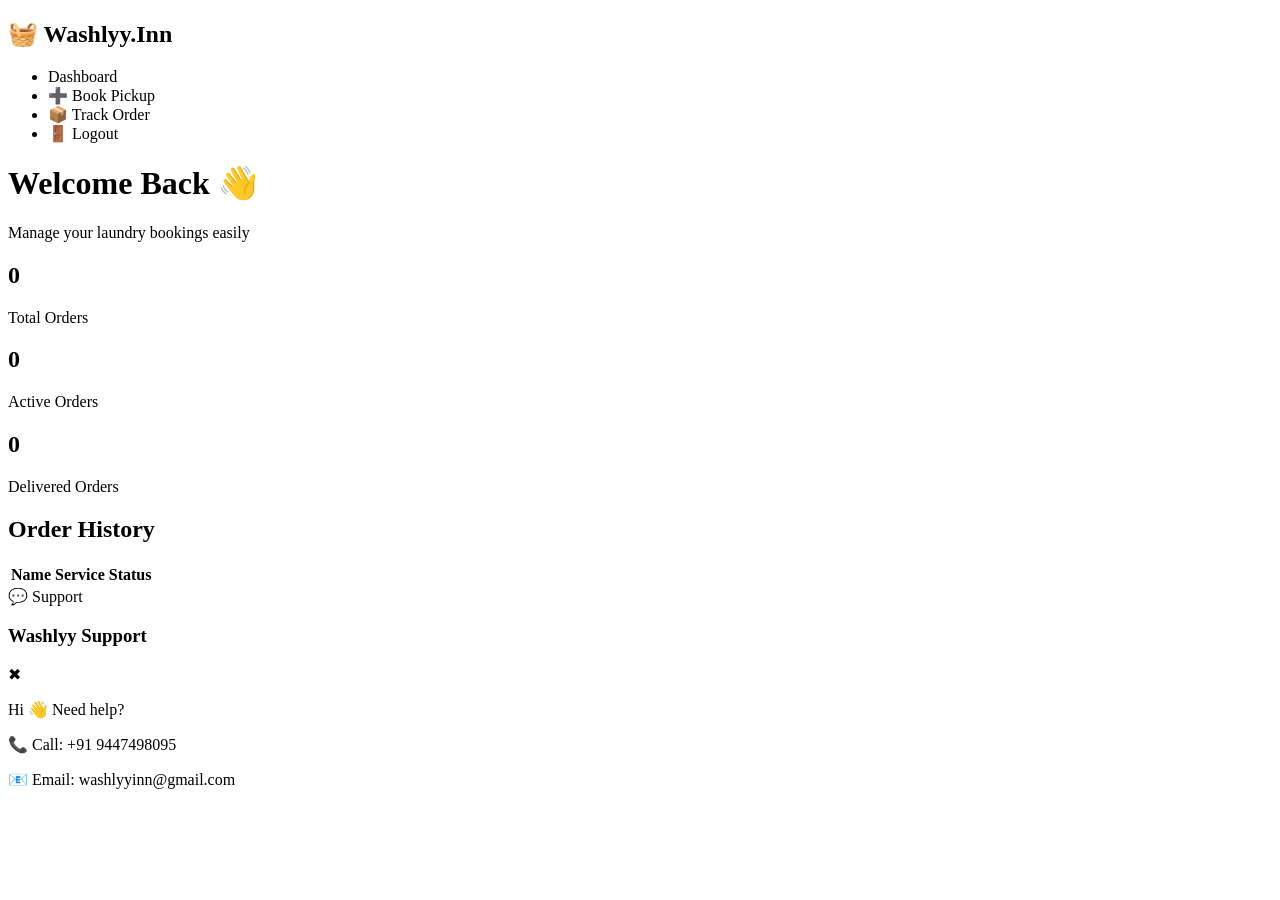
==== index.html @ 358e5809 "Rename dashboard.html to index.html" ====
<!DOCTYPE html>
<html lang="en">
<head>
<meta charset="UTF-8">
<meta name="viewport" content="width=device-width, initial-scale=1.0">

<title>Washlyy Dashboard</title>

<link rel="stylesheet" href="css/dashboard.css">
<link rel="icon" type="image/png" href="images/logo.png">

</head>

<body>

<div class="dashboard">

  <!-- SIDEBAR -->
  <aside class="sidebar">

    <h2>🧺 Washlyy.Inn</h2>

    <ul>
      <li class="active">Dashboard</li>
      <li onclick="goBook()">➕ Book Pickup</li>
      <li onclick="goTrack()">📦 Track Order</li>
      <li onclick="logout()">🚪 Logout</li>
    </ul>

  </aside>

  <!-- MAIN CONTENT -->
  <main class="main">

    <!-- HEADER -->
    <div class="topbar">
      <h1>Welcome Back 👋</h1>
      <p>Manage your laundry bookings easily</p>
    </div>

    <!-- STATS -->
    <div class="stats">

      <div class="card">
        <h2 id="totalOrders">0</h2>
        <p>Total Orders</p>
      </div>

      <div class="card">
        <h2 id="activeOrders">0</h2>
        <p>Active Orders</p>
      </div>

      <div class="card">
        <h2 id="deliveredOrders">0</h2>
        <p>Delivered Orders</p>
      </div>

    </div>

    <!-- ORDER HISTORY -->
    <div class="orders">

      <h2>Order History</h2>

      <table>

        <thead>
          <tr>
            <th>Name</th>
            <th>Service</th>
            <th>Status</th>
          </tr>
        </thead>

        <tbody id="orders">
          <!-- Firestore data loads here -->
        </tbody>

      </table>

    </div>

  </main>

</div>

<script type="module" src="js/dashboard.js"></script>
<!-- Support Floating Button -->
<div class="support-widget" onclick="openSupport()">
  💬 Support
</div>

<!-- Support Box -->
<div id="supportBox" class="support-box hidden">

  <div class="support-header">
    <h3>Washlyy Support</h3>
    <span onclick="closeSupport()">✖</span>
  </div>

  <div class="support-body">
    <p>Hi 👋 Need help?</p>
    <p>📞 Call: +91 9447498095</p>
    <p>📧 Email: washlyyinn@gmail.com</p>
  </div>

</div>

</body>
</html>
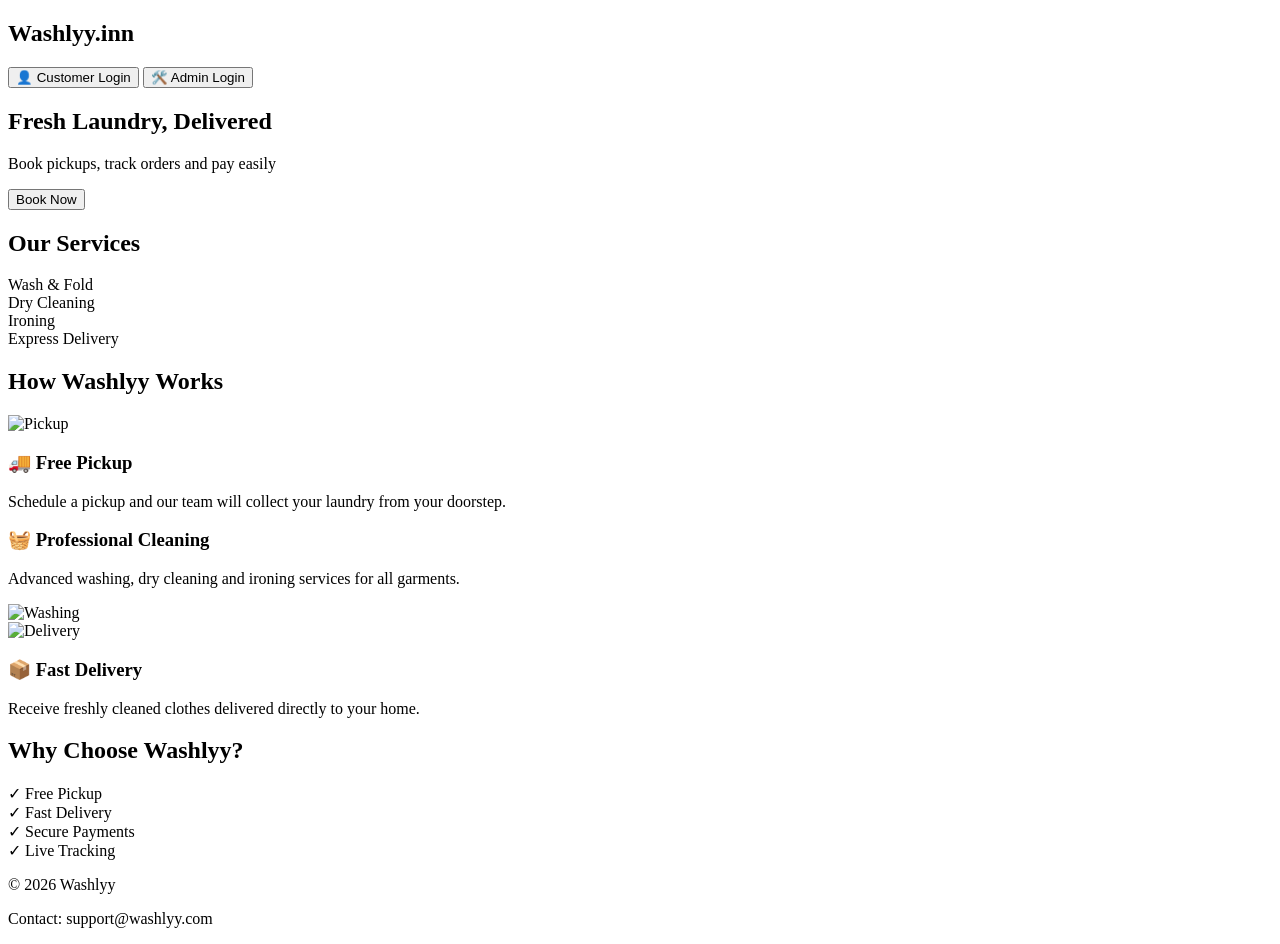
==== commit 5d52060b: "Update and rename Landing.html to index.html" ====
--- a/index.html
+++ b/index.html
@@ -1,111 +1,173 @@
-<!DOCTYPE html>
-<html lang="en">
-<head>
-<meta charset="UTF-8">
-<meta name="viewport" content="width=device-width, initial-scale=1.0">
-
-<title>Washlyy Dashboard</title>
-
-<link rel="stylesheet" href="css/dashboard.css">
-<link rel="icon" type="image/png" href="images/logo.png">
-
-</head>
-
-<body>
-
-<div class="dashboard">
-
-  <!-- SIDEBAR -->
-  <aside class="sidebar">
-
-    <h2>🧺 Washlyy.Inn</h2>
-
-    <ul>
-      <li class="active">Dashboard</li>
-      <li onclick="goBook()">➕ Book Pickup</li>
-      <li onclick="goTrack()">📦 Track Order</li>
-      <li onclick="logout()">🚪 Logout</li>
-    </ul>
-
-  </aside>
-
-  <!-- MAIN CONTENT -->
-  <main class="main">
-
-    <!-- HEADER -->
-    <div class="topbar">
-      <h1>Welcome Back 👋</h1>
-      <p>Manage your laundry bookings easily</p>
-    </div>
-
-    <!-- STATS -->
-    <div class="stats">
-
-      <div class="card">
-        <h2 id="totalOrders">0</h2>
-        <p>Total Orders</p>
-      </div>
-
-      <div class="card">
-        <h2 id="activeOrders">0</h2>
-        <p>Active Orders</p>
-      </div>
-
-      <div class="card">
-        <h2 id="deliveredOrders">0</h2>
-        <p>Delivered Orders</p>
-      </div>
-
-    </div>
-
-    <!-- ORDER HISTORY -->
-    <div class="orders">
-
-      <h2>Order History</h2>
-
-      <table>
-
-        <thead>
-          <tr>
-            <th>Name</th>
-            <th>Service</th>
-            <th>Status</th>
-          </tr>
-        </thead>
-
-        <tbody id="orders">
-          <!-- Firestore data loads here -->
-        </tbody>
-
-      </table>
-
-    </div>
-
-  </main>
-
-</div>
-
-<script type="module" src="js/dashboard.js"></script>
-<!-- Support Floating Button -->
-<div class="support-widget" onclick="openSupport()">
-  💬 Support
-</div>
-
-<!-- Support Box -->
-<div id="supportBox" class="support-box hidden">
-
-  <div class="support-header">
-    <h3>Washlyy Support</h3>
-    <span onclick="closeSupport()">✖</span>
-  </div>
-
-  <div class="support-body">
-    <p>Hi 👋 Need help?</p>
-    <p>📞 Call: +91 9447498095</p>
-    <p>📧 Email: washlyyinn@gmail.com</p>
-  </div>
-
-</div>
-
-</body>
-</html>
+<!DOCTYPE html>
+<html>
+<head>
+<meta name="viewport" content="width=device-width, initial-scale=1.0">
+
+<link rel="preconnect" href="https://fonts.googleapis.com">
+<link rel="preconnect" href="https://fonts.gstatic.com" crossorigin>
+
+<link href="https://fonts.googleapis.com/css2?family=Poppins:wght@300;400;500;600;700&display=swap" rel="stylesheet">
+<link href="https://fonts.googleapis.com/css2?family=Montserrat:wght@600;700;800&display=swap" rel="stylesheet">
+
+<link rel="stylesheet" href="css/style.css">
+<link rel="icon" type="image/png" href="images/logo.png">
+
+<title>Washlyy</title>
+</head>
+
+<body>
+
+<div class="bg"></div>
+
+<header class="topbar">
+
+  <h2>Washlyy.inn</h2>
+
+  <div class="header-buttons">
+
+    <button onclick="goLogin()" class="customer-btn">
+      👤 Customer Login
+    </button>
+
+    <button onclick="goAdminLogin()" class="admin-btn">
+      🛠️ Admin Login
+    </button>
+
+  </div>
+
+</header>
+
+<section class="hero">
+
+  <div class="hero-overlay">
+
+    <h1>Fresh Laundry, Delivered</h1>
+
+    <p>
+      Book pickups, track orders and pay easily
+    </p>
+
+    <div class="hero-buttons">
+
+      <button onclick="goLogin()" class="start-btn">
+        Book Now
+      </button>
+
+    </div>
+
+  </div>
+
+</section>
+
+<section class="services">
+
+  <h2>Our Services</h2>
+
+  <div class="service-grid">
+
+    <div class="service-card">Wash & Fold</div>
+    <div class="service-card">Dry Cleaning</div>
+    <div class="service-card">Ironing</div>
+    <div class="service-card">Express Delivery</div>
+
+  </div>
+
+</section>
+
+<section class="gallery">
+
+  <h2>How Washlyy Works</h2>
+
+  <div class="fade-card">
+
+    <img src="images/pickup.jpeg" alt="Pickup">
+
+    <div class="content">
+      <h3>🚚 Free Pickup</h3>
+      <p>
+        Schedule a pickup and our team will collect
+        your laundry from your doorstep.
+      </p>
+    </div>
+
+  </div>
+
+  <div class="fade-card right">
+
+    <div class="content">
+      <h3>🧺 Professional Cleaning</h3>
+      <p>
+        Advanced washing, dry cleaning and ironing
+        services for all garments.
+      </p>
+    </div>
+
+    <img src="images/washing.jpeg" alt="Washing">
+
+  </div>
+
+  <div class="fade-card">
+
+    <img src="images/delivery.jpeg" alt="Delivery">
+
+    <div class="content">
+      <h3>📦 Fast Delivery</h3>
+      <p>
+        Receive freshly cleaned clothes delivered
+        directly to your home.
+      </p>
+    </div>
+
+  </div>
+
+</section>
+
+<section class="features">
+
+  <h2>Why Choose Washlyy?</h2>
+
+  <div>✓ Free Pickup</div>
+  <div>✓ Fast Delivery</div>
+  <div>✓ Secure Payments</div>
+  <div>✓ Live Tracking</div>
+
+</section>
+
+<footer>
+
+  <p>© 2026 Washlyy</p>
+  <p>Contact: support@washlyy.com</p>
+
+</footer>
+
+<script>
+
+function goLogin() {
+  window.location.href = "login.html";
+}
+
+function goAdminLogin() {
+  window.location.href = "admin-login.html";
+}
+
+/* Fade Animation */
+
+const observer = new IntersectionObserver((entries) => {
+
+  entries.forEach((entry) => {
+
+    if (entry.isIntersecting) {
+      entry.target.classList.add("show");
+    }
+
+  });
+
+});
+
+document.querySelectorAll(".fade-card")
+.forEach((el) => observer.observe(el));
+
+</script>
+
+</body>
+</html>
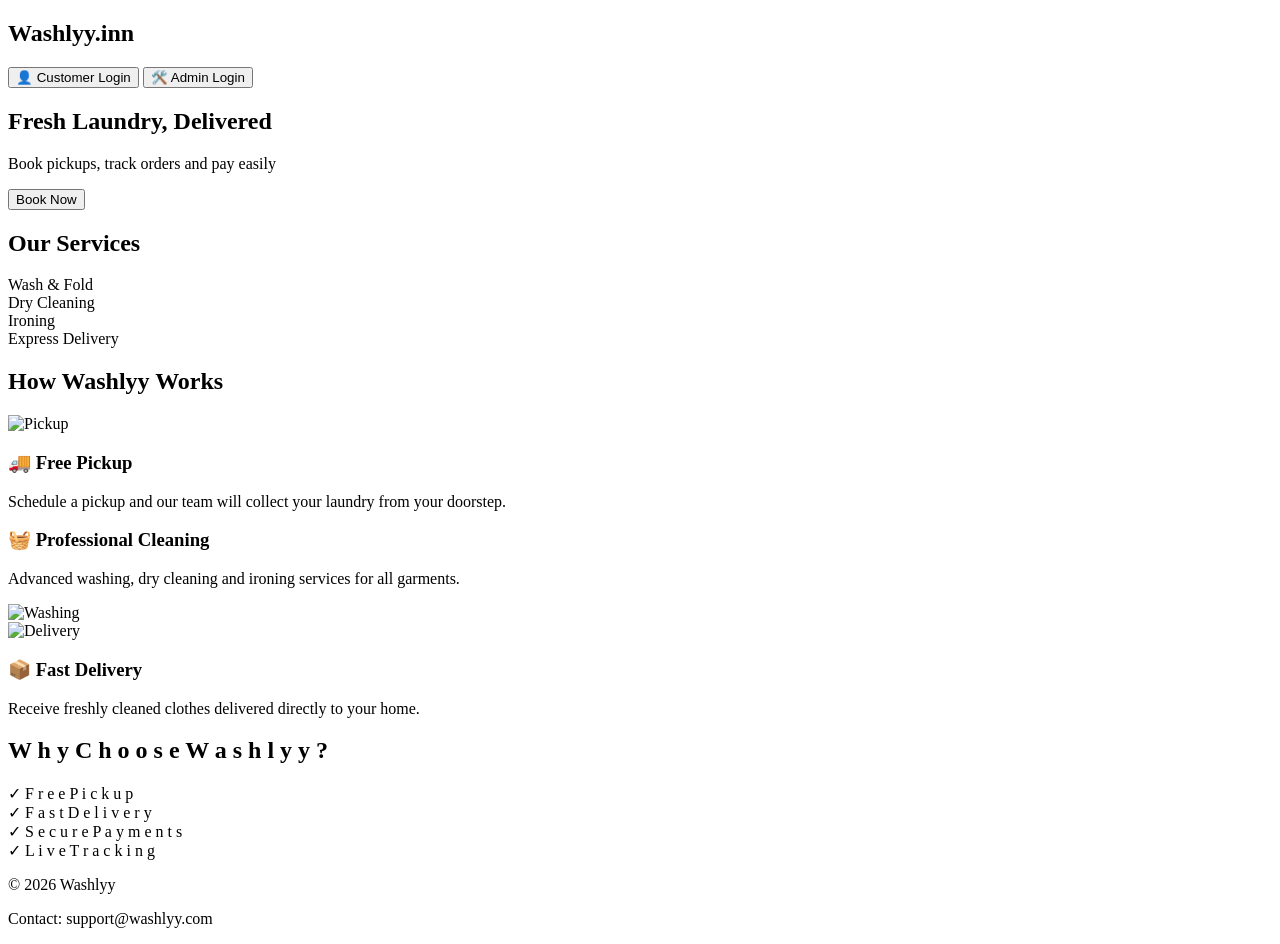
==== commit f5772aa3: "Update index.html" ====
--- a/index.html
+++ b/index.html
@@ -108,7 +108,7 @@
 
   <div class="fade-card">
 
-    <img src="images/delivery.jpeg" alt="Delivery">
+    <img src="images/delivery.png" alt="Delivery">
 
     <div class="content">
       <h3>📦 Fast Delivery</h3>
@@ -124,12 +124,12 @@
 
 <section class="features">
 
-  <h2>Why Choose Washlyy?</h2>
+  <h2>W h y   C h o o s e   W a s h l y y ?</h2>
 
-  <div>✓ Free Pickup</div>
-  <div>✓ Fast Delivery</div>
-  <div>✓ Secure Payments</div>
-  <div>✓ Live Tracking</div>
+  <div>✓  F r e e   P i c k u p</div>
+  <div>✓  F a s t   D e l i v e r y</div>
+  <div>✓  S e c u r e   P a y m e n t s</div>
+  <div>✓  L i v e   T r a c k i n g</div>
 
 </section>
 
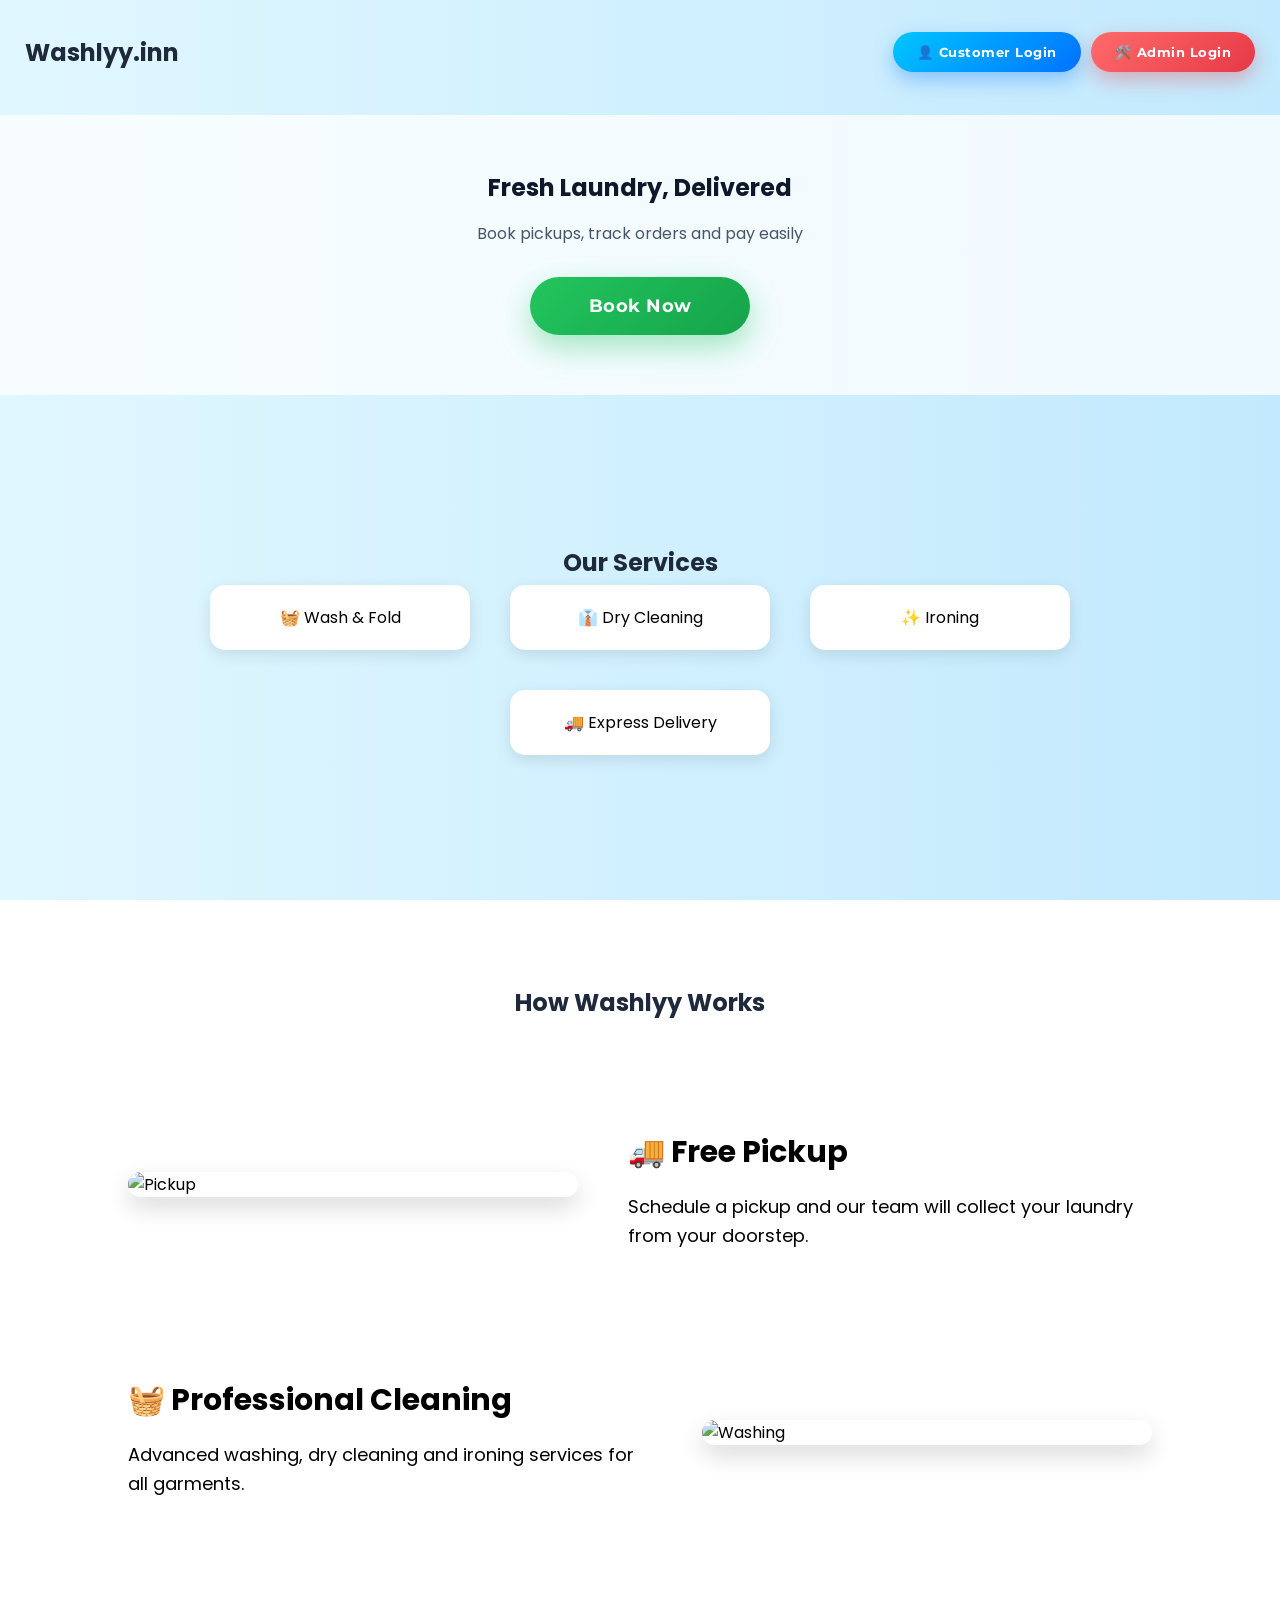
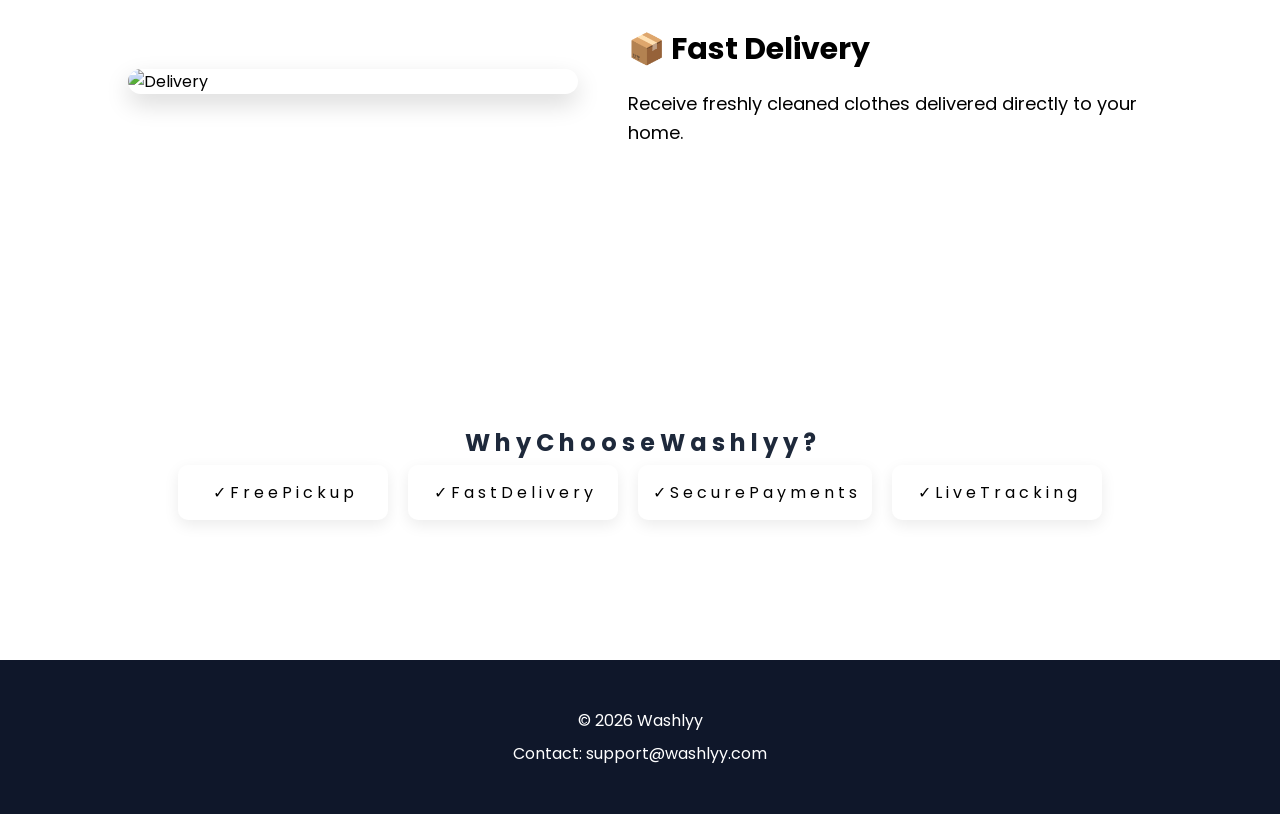
==== commit d61ee867: "Update index.html" ====
--- a/index.html
+++ b/index.html
@@ -65,10 +65,10 @@
 
   <div class="service-grid">
 
-    <div class="service-card">Wash & Fold</div>
-    <div class="service-card">Dry Cleaning</div>
-    <div class="service-card">Ironing</div>
-    <div class="service-card">Express Delivery</div>
+   <div class="service-card">🧺 Wash & Fold</div>
+   <div class="service-card">👔 Dry Cleaning</div>
+   <div class="service-card">✨ Ironing</div>
+   <div class="service-card">🚚 Express Delivery</div>
 
   </div>
 
@@ -126,10 +126,12 @@
 
   <h2>W h y   C h o o s e   W a s h l y y ?</h2>
 
-  <div>✓  F r e e   P i c k u p</div>
-  <div>✓  F a s t   D e l i v e r y</div>
-  <div>✓  S e c u r e   P a y m e n t s</div>
-  <div>✓  L i v e   T r a c k i n g</div>
+  <div class="feature-list">
+
+  <div class="feature-item">✓  F r e e   P i c k u p</div>
+  <div class="feature-item">✓  F a s t   D e l i v e r y</div>
+  <div class="feature-item">✓  S e c u r e   P a y m e n t s</div>
+  <div class="feature-item">✓  L i v e   T r a c k i n g</div>
 
 </section>
 
--- a/css/style.css
+++ b/css/style.css
@@ -0,0 +1,550 @@
+@import url('https://fonts.googleapis.com/css2?family=Poppins:wght@300;400;500;600;700&display=swap');
+
+/* ==========================
+   MOBILE RESPONSIVE
+========================== */
+
+@media (max-width:768px){
+
+    .container{
+        width:95%;
+        padding:10px;
+        box-sizing:border-box;
+    }
+
+    .hero,
+    .about,
+    .services,
+    .features{
+        flex-direction:column;
+    }
+
+    .hero-content,
+    .hero-image{
+        width:100%;
+        text-align:center;
+    }
+
+    .card{
+        width:100%;
+        margin-bottom:15px;
+    }
+
+    img{
+        max-width:100%;
+        height:auto;
+    }
+
+    h1{
+        font-size:2rem;
+    }
+
+    h2{
+        font-size:1.5rem;
+    }
+
+    p{
+        font-size:0.95rem;
+    }
+
+    input,
+    select,
+    textarea,
+    button{
+        width:100%;
+        font-size:16px;
+        box-sizing:border-box;
+    }
+}
+
+/* =========================
+   RESET
+========================= */
+
+body{
+  margin:0;
+  padding:0;
+  min-height:100vh;
+  overflow-x:hidden;
+  font-family:'Poppins',sans-serif;
+}
+
+/* =========================
+   ANIMATED BACKGROUND
+========================= */
+
+.bg{
+  position:fixed;
+  top:0;
+  left:0;
+  width:100%;
+  height:100%;
+
+  background:linear-gradient(
+    270deg,
+    #00aaff,
+    #87cefa,
+    #e0f7ff
+  );
+
+  background-size:600% 600%;
+  animation:gradientMove 12s ease infinite;
+
+  z-index:-2;
+}
+
+@keyframes gradientMove{
+  0%{
+    background-position:0%;
+  }
+
+  50%{
+    background-position:100%;
+  }
+
+  100%{
+    background-position:0%;
+  }
+}
+
+/* =========================
+   TOP BAR
+========================= */
+
+.topbar{
+  display:flex;
+  justify-content:space-between;
+  align-items:center;
+  padding:15px 25px;
+  color:#00aaff;
+}
+
+.topbar button{
+  width:auto;
+  padding:8px 15px;
+}
+
+/* =========================
+   HERO SECTION
+========================= */
+@media(max-width:768px){
+
+  .hero{
+      height:auto;
+      padding:60px 20px;
+      background-size:cover;
+      background-position:center;
+  }
+
+}
+
+.hero{
+  height:305px;
+
+  background-image:
+  linear-gradient(
+    rgba(255,255,255,0.75),
+    rgba(255,255,255,0.75)
+  ),
+  url("../images/dashboard-preview.png");
+
+  background-size:100%;
+  background-repeat:no-repeat;
+  background-position:center 25px;
+
+  display:flex;
+  justify-content:center;
+  align-items:center;
+
+  text-align:center;
+}
+
+.hero-overlay{
+  max-width:500px;
+}
+
+.hero h1{
+  color:#0f172a;
+  margin-bottom:10px;
+}
+
+.hero p{
+  color:#475569;
+}
+
+/* =========================
+   SERVICES
+========================= */
+@media(max-width:768px){
+
+  .services{
+      margin:20px;
+      padding:20px;
+  }
+
+}
+
+.services{
+  text-align:center;
+  margin: 80px;
+  padding:50px;
+}
+
+.service-grid{
+  display:flex;
+  justify-content:center;
+  gap:40px;
+  flex-wrap:wrap;
+}
+
+.service-card{
+  width:220px;
+  padding:20px;
+  background:white;
+  border-radius:15px;
+  box-shadow:0 5px 15px rgba(0,0,0,0.1);
+  transition:0.3s;
+}
+
+.service-card:hover{
+  transform:translateY(-5px);
+}
+
+@media(max-width:768px){
+
+  .gallery{
+      padding:40px 20px;
+  }
+
+  .content h3{
+      font-size:24px;
+      text-align:center;
+  }
+
+  .content p{
+      font-size:16px;
+      text-align:center;
+  }
+
+}
+
+.gallery{
+  padding:80px 10%;
+}
+
+.fade-card{
+  display:flex;
+  align-items:center;
+  gap:50px;
+
+  margin:80px 0;
+
+  opacity:0;
+  transform:translateY(50px);
+
+  transition:
+  opacity 0.8s ease,
+  transform 0.8s ease;
+}
+
+.fade-card.show{
+  opacity:1;
+  transform:translateY(0);
+}
+
+.fade-card img{
+  width:450px;
+  max-width:100%;
+
+  border-radius:20px;
+
+  box-shadow:
+  0 10px 25px rgba(0,0,0,0.15);
+}
+
+.content{
+  flex:1;
+}
+
+.content h3{
+  font-size:30px;
+  margin-bottom:15px;
+}
+
+.content p{
+  font-size:18px;
+  color:#000000;
+  line-height:1.6;
+}
+
+/* Mobile */
+
+@media(max-width:768px){
+
+  .fade-card,
+  .fade-card.right{
+    flex-direction:column;
+  }
+
+  .fade-card img{
+    width:100%;
+  }
+
+}
+
+/* =========================
+   FEATURES
+========================= */
+
+.features{
+  text-align:center;
+  padding:80px 20px;
+}
+
+.feature-list{
+  display:flex;
+  justify-content:center;
+  gap:20px;
+  flex-wrap:wrap;
+}
+
+.feature-item{
+  background:white;
+  padding:15px;
+  border-radius:10px;
+  min-width:180px;
+  box-shadow:0 5px 15px rgba(0,0,0,0.08);
+}
+
+/* =========================
+   LOGIN CARD
+========================= */
+
+.premium-card{
+  position:absolute;
+  top:50%;
+  left:50%;
+  transform:translate(-50%,-50%);
+
+  width:90%;
+  max-width:380px;
+
+  padding:30px;
+  border-radius:16px;
+
+  background:white;
+
+  box-shadow:0 10px 30px rgba(0,0,0,0.2);
+}
+
+h2{
+  text-align:center;
+  color:#1e293b;
+  margin-bottom:5px;
+}
+
+.tagline{
+  text-align:center;
+  color:#64748b;
+  font-size:14px;
+  margin-bottom:20px;
+}
+
+/* =========================
+   INPUTS
+========================= */
+
+input{
+  width:100%;
+  padding:12px;
+  margin-top:12px;
+
+  border:none;
+  outline:none;
+
+  border-radius:8px;
+
+  background:#f1f5f9;
+  box-sizing:border-box;
+}
+
+/* =========================
+   PASSWORD BOX
+========================= */
+
+.password-box{
+  position:relative;
+}
+
+.password-box span{
+  position:absolute;
+  right:12px;
+  top:18px;
+  cursor:pointer;
+}
+
+/* =========================
+   BUTTONS
+========================= */
+
+button{
+  width:100%;
+  padding:12px;
+  margin-top:15px;
+
+  border:none;
+  border-radius:8px;
+
+  cursor:pointer;
+
+  background:linear-gradient(
+    135deg,
+    #00aaff,
+    #0077cc
+  );
+
+  color:white;
+  font-weight:600;
+
+  transition:0.3s;
+}
+
+button:hover{
+  transform:translateY(-2px);
+}
+
+button.secondary{
+  background:transparent;
+  border:1px solid white;
+  color:white;
+}
+
+/* =========================
+   FOOTER
+========================= */
+
+footer{
+  width:100%;
+  text-align:center;
+  padding:40px 20px;
+  background:#0f172a;
+  color:white;
+  margin-top:60px;
+  box-sizing:border-box;
+}
+
+footer p{
+  margin:8px 0;
+}
+
+.footer p{
+  margin:0;
+}
+.header-buttons{
+  display:flex;
+  gap:10px;
+}
+
+.hero-buttons{
+  display:flex;
+  gap:15px;
+  justify-content:center;
+  flex-wrap:wrap;
+}
+
+.admin-btn{
+  background:#ef4444 !important;
+  color:white;
+}
+
+.admin-btn:hover{
+  background:#dc2626 !important;
+}
+/* =========================
+   PREMIUM BUTTONS
+========================= */
+
+.customer-btn{
+  width:auto !important;
+  padding:12px 24px !important;
+
+  border:none;
+  border-radius:50px;
+
+  background:linear-gradient(
+    135deg,
+    #00c6ff,
+    #0072ff
+  ) !important;
+
+  color:white;
+  font-weight:600;
+
+  box-shadow:0 8px 20px rgba(0,114,255,.35);
+
+  transition:all .3s ease;
+}
+
+.customer-btn:hover{
+  transform:translateY(-3px);
+}
+
+.admin-btn{
+  width:auto !important;
+  padding:12px 24px !important;
+
+  border:none;
+  border-radius:50px;
+
+  background:linear-gradient(
+    135deg,
+    #ff6b6b,
+    #e63946
+  ) !important;
+
+  color:white;
+
+  box-shadow:0 8px 20px rgba(230,57,70,.35);
+
+  transition:all .3s ease;
+}
+
+.admin-btn:hover{
+  transform:translateY(-3px);
+}
+
+.start-btn{
+  width:auto !important;
+
+  min-width:220px;
+
+  padding:18px 35px !important;
+
+  border-radius:60px;
+
+  background:linear-gradient(
+    135deg,
+    #22c55e,
+    #16a34a
+  ) !important;
+
+  color:white;
+
+  font-size:18px;
+  font-weight:700;
+
+  box-shadow:0 12px 30px rgba(34,197,94,.4);
+
+  transition:all .3s ease;
+}
+
+.start-btn:hover{
+  transform:translateY(-4px) scale(1.05);
+}
+.customer-btn,
+.admin-btn,
+.start-btn{
+  font-family:'Montserrat',sans-serif;
+  font-weight:700;
+  letter-spacing:0.5px;
+}
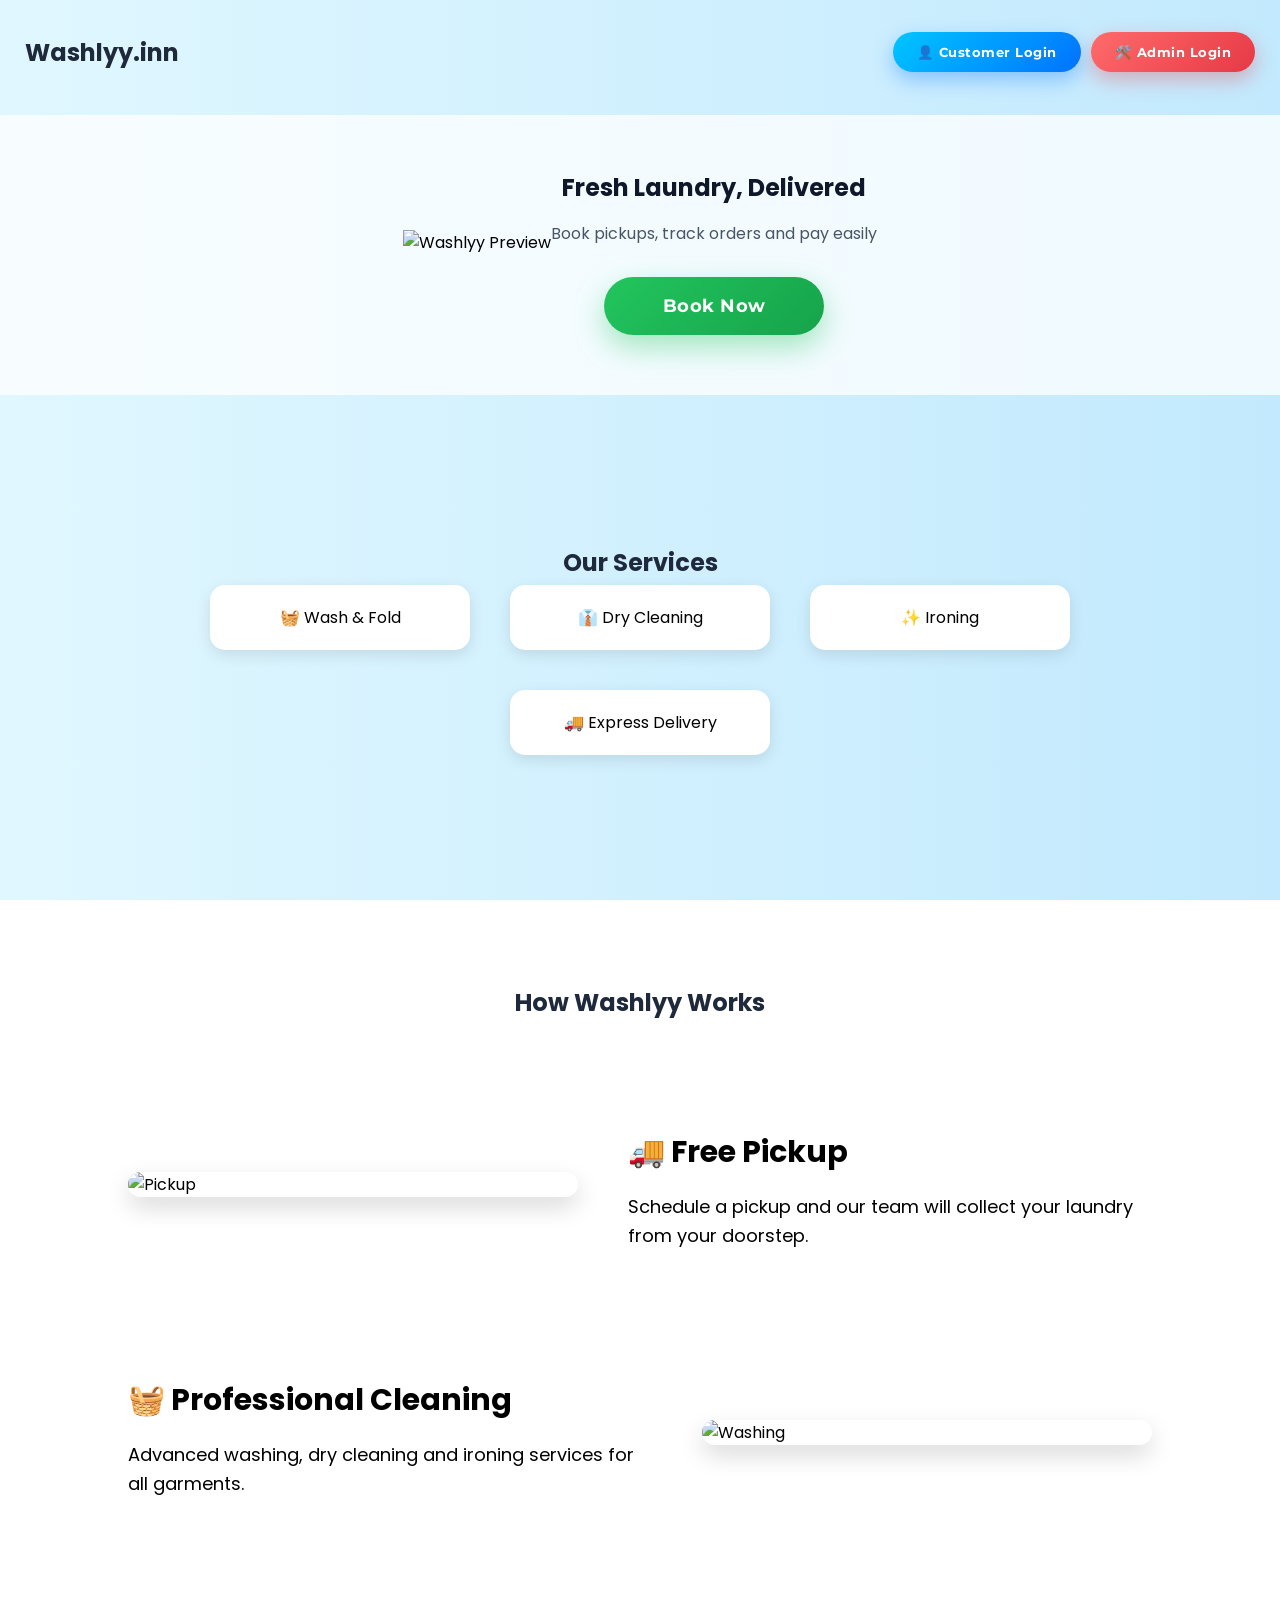
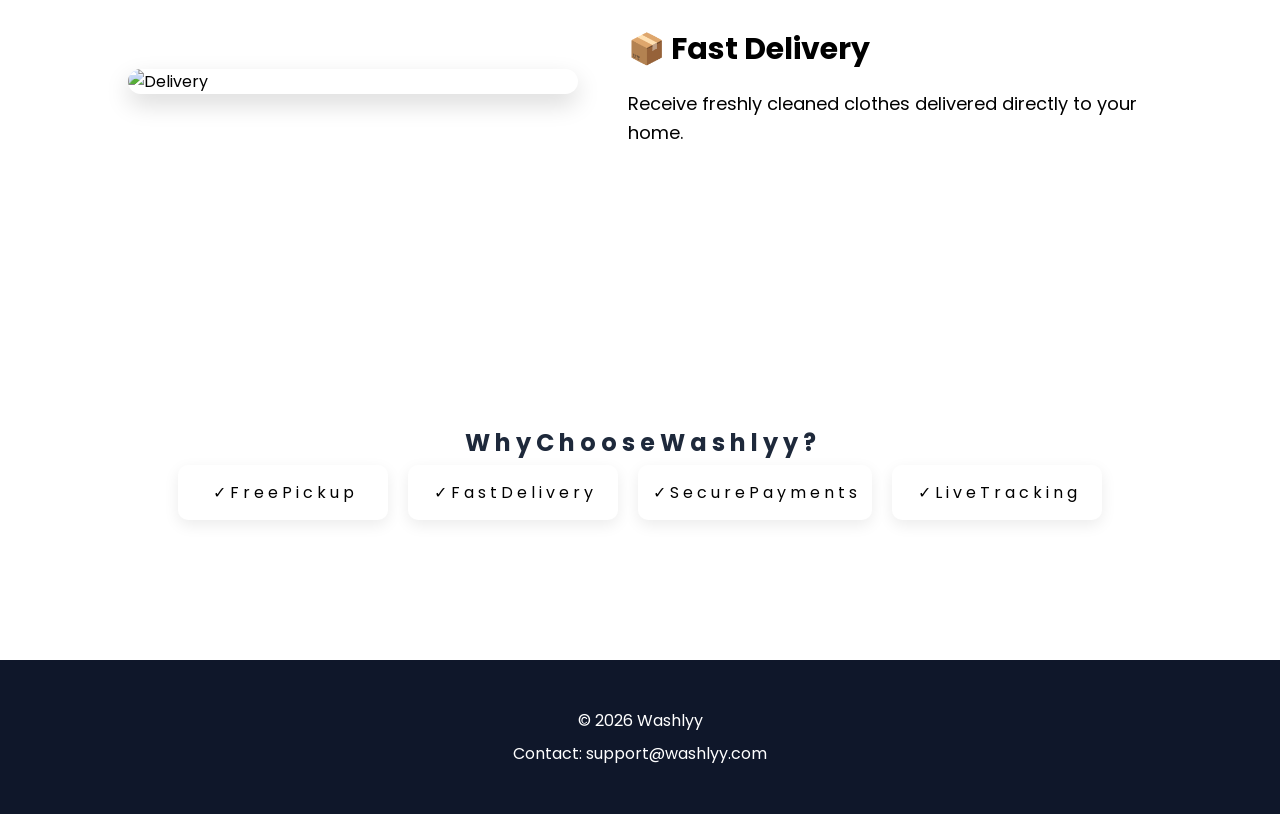
==== commit c5a15a8c: "Update index.html" ====
--- a/index.html
+++ b/index.html
@@ -38,6 +38,12 @@
 </header>
 
 <section class="hero">
+
+  <img
+    src="images/dashboard-preview.png"
+    alt="Washlyy Preview"
+    class="hero-image"
+  >
 
   <div class="hero-overlay">
 
